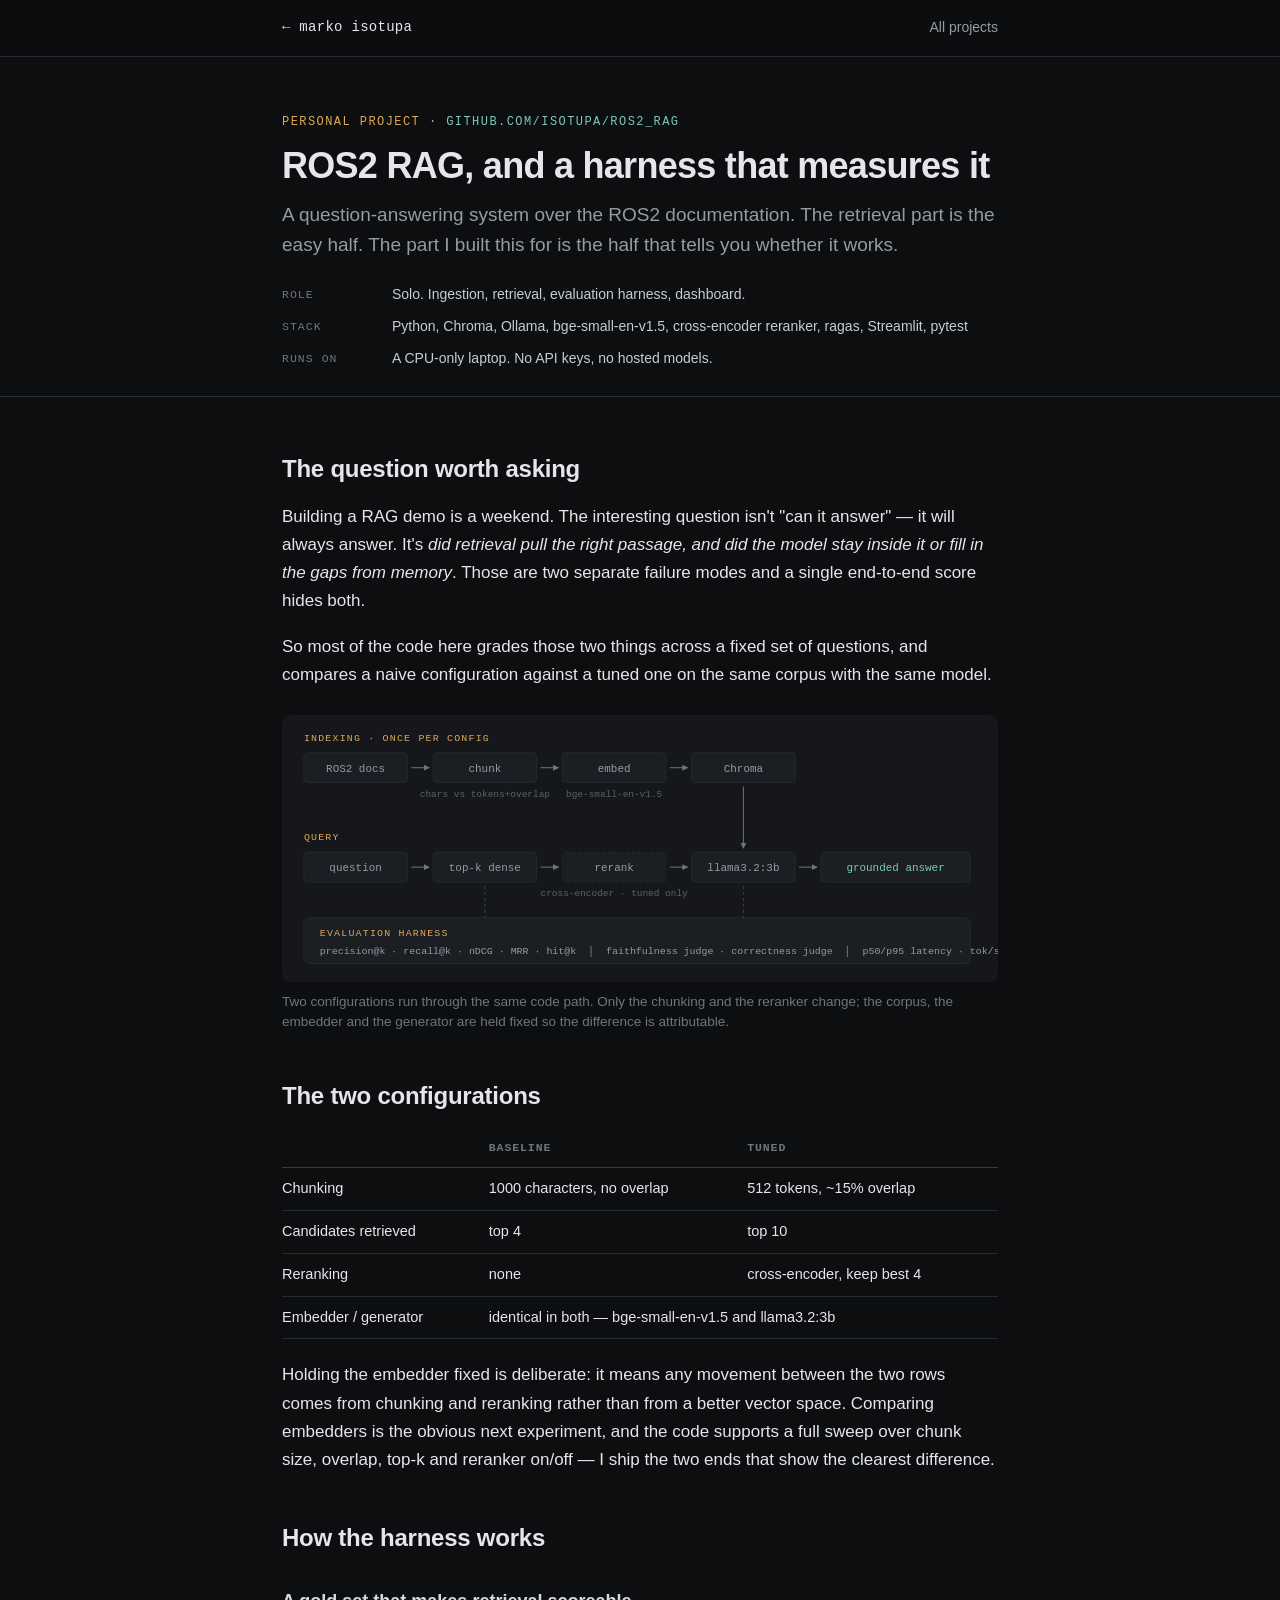
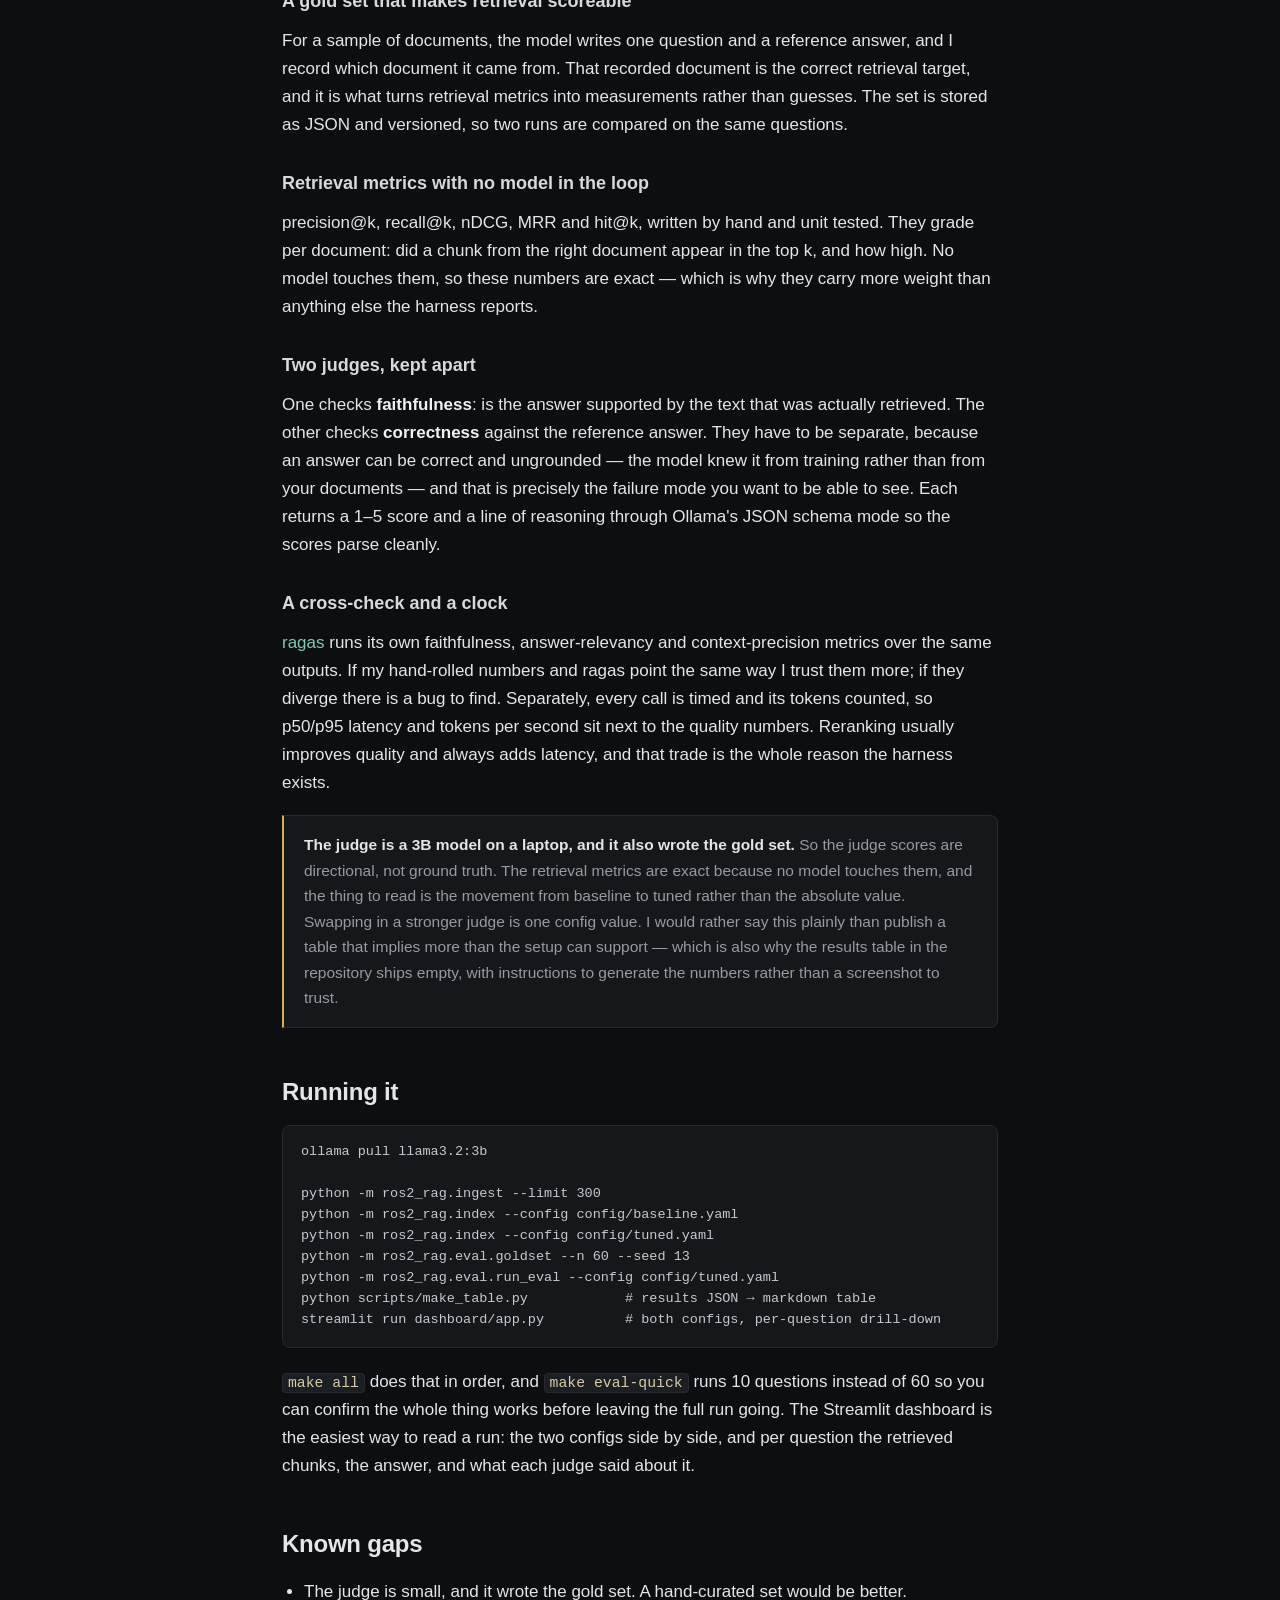
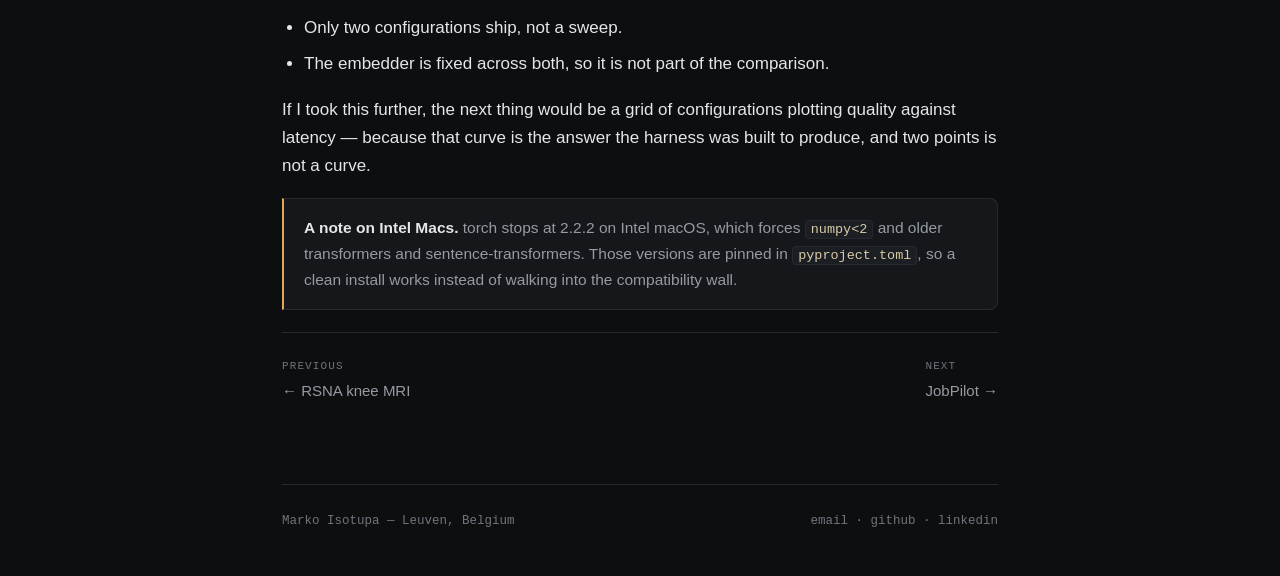
==== projects/ros2-rag.html @ 40bb9f28 "Personal site: profile page and eight project write-ups Plain static HTML, no build step. Figures ar" ====
<!doctype html>
<html lang="en">
<head>
<meta charset="utf-8">
<meta name="viewport" content="width=device-width, initial-scale=1">
<title>ROS2 RAG with an evaluation harness — Marko Isotupa</title>
<meta name="description" content="Local question answering over the ROS2 documentation, built around a harness that measures retrieval quality, faithfulness, correctness and latency.">
<link rel="stylesheet" href="../assets/css/site.css">
<link rel="icon" href="data:image/svg+xml,<svg xmlns='http://www.w3.org/2000/svg' viewBox='0 0 100 100'><text y='.9em' font-size='90'>◈</text></svg>">
</head>
<body>

<nav class="nav">
  <div class="wrap">
    <a class="home" href="../index.html">← marko&nbsp;isotupa</a>
    <div class="links"><a href="../index.html#projects">All projects</a></div>
  </div>
</nav>

<header class="art-head">
  <div class="wrap">
    <div class="kicker">Personal project · <a href="https://github.com/isotupa/ros2_rag">github.com/isotupa/ros2_rag</a></div>
    <h1>ROS2 RAG, and a harness that measures it</h1>
    <p class="standfirst">A question-answering system over the ROS2 documentation. The retrieval
    part is the easy half. The part I built this for is the half that tells you whether it
    works.</p>
    <div class="meta">
      <div><div class="k">Role</div><div class="v">Solo. Ingestion, retrieval, evaluation harness, dashboard.</div></div>
      <div><div class="k">Stack</div><div class="v">Python, Chroma, Ollama, bge-small-en-v1.5, cross-encoder reranker, ragas, Streamlit, pytest</div></div>
      <div><div class="k">Runs on</div><div class="v">A CPU-only laptop. No API keys, no hosted models.</div></div>
    </div>
  </div>
</header>

<article>
<div class="wrap">

<h2>The question worth asking</h2>

<p>Building a RAG demo is a weekend. The interesting question isn't "can it answer" — it will
always answer. It's <em>did retrieval pull the right passage, and did the model stay inside it
or fill in the gaps from memory</em>. Those are two separate failure modes and a single
end-to-end score hides both.</p>

<p>So most of the code here grades those two things across a fixed set of questions, and
compares a naive configuration against a tuned one on the same corpus with the same model.</p>

<figure class="dark">
<svg viewBox="0 0 720 268" role="img" aria-label="Pipeline diagram: ROS2 docs are cleaned, chunked, embedded and stored in Chroma; a question is embedded, retrieved top-k, optionally reranked, and answered by a local LLM; an evaluation harness reads both the retrieval and the generation." xmlns="http://www.w3.org/2000/svg" style="width:100%;height:auto;display:block;background:#15171a;border-radius:8px">
  <defs>
    <marker id="b" viewBox="0 0 10 10" refX="9" refY="5" markerWidth="6" markerHeight="6" orient="auto"><path d="M0 0 10 5 0 10z" fill="#6f757d"/></marker>
  </defs>
  <g font-family="ui-monospace, Menlo, monospace" font-size="11" fill="#969ba3">
    <text x="22" y="26" fill="#e0a955" font-size="10" letter-spacing="1.2">INDEXING · ONCE PER CONFIG</text>
    <g stroke="#262a30" fill="#1b1e22">
      <rect x="22" y="38" width="104" height="30" rx="4"/>
      <rect x="152" y="38" width="104" height="30" rx="4"/>
      <rect x="282" y="38" width="104" height="30" rx="4"/>
      <rect x="412" y="38" width="104" height="30" rx="4"/>
    </g>
    <text x="74" y="57" text-anchor="middle">ROS2 docs</text>
    <text x="204" y="57" text-anchor="middle">chunk</text>
    <text x="334" y="57" text-anchor="middle">embed</text>
    <text x="464" y="57" text-anchor="middle">Chroma</text>
    <text x="204" y="82" text-anchor="middle" font-size="9.5" fill="#5c6167">chars vs tokens+overlap</text>
    <text x="334" y="82" text-anchor="middle" font-size="9.5" fill="#5c6167">bge-small-en-v1.5</text>
    <g stroke="#6f757d" fill="none" marker-end="url(#b)">
      <path d="M130 53 H148"/><path d="M260 53 H278"/><path d="M390 53 H408"/>
    </g>

    <text x="22" y="126" fill="#e0a955" font-size="10" letter-spacing="1.2">QUERY</text>
    <g stroke="#262a30" fill="#1b1e22">
      <rect x="22" y="138" width="104" height="30" rx="4"/>
      <rect x="152" y="138" width="104" height="30" rx="4"/>
      <rect x="282" y="138" width="104" height="30" rx="4" stroke-dasharray="3 3"/>
      <rect x="412" y="138" width="104" height="30" rx="4"/>
      <rect x="542" y="138" width="150" height="30" rx="4"/>
    </g>
    <text x="74" y="157" text-anchor="middle">question</text>
    <text x="204" y="157" text-anchor="middle">top-k dense</text>
    <text x="334" y="157" text-anchor="middle">rerank</text>
    <text x="464" y="157" text-anchor="middle">llama3.2:3b</text>
    <text x="617" y="157" text-anchor="middle" fill="#7ec8b5">grounded answer</text>
    <text x="334" y="182" text-anchor="middle" font-size="9.5" fill="#5c6167">cross-encoder · tuned only</text>
    <g stroke="#6f757d" fill="none" marker-end="url(#b)">
      <path d="M130 153 H148"/><path d="M260 153 H278"/><path d="M390 153 H408"/><path d="M520 153 H538"/>
      <path d="M464 72 V134"/>
    </g>

    <rect x="22" y="204" width="670" height="46" rx="6" fill="#1b1e22" stroke="#262a30"/>
    <text x="38" y="222" fill="#e0a955" font-size="10" letter-spacing="1.2">EVALUATION HARNESS</text>
    <text x="38" y="240" font-size="10">precision@k · recall@k · nDCG · MRR · hit@k &nbsp;│&nbsp; faithfulness judge · correctness judge &nbsp;│&nbsp; p50/p95 latency · tok/s &nbsp;│&nbsp; ragas cross-check</text>
    <g stroke="#3b4149" fill="none" stroke-dasharray="3 3">
      <path d="M204 172 V204"/><path d="M464 172 V204"/>
    </g>
  </g>
</svg>
<figcaption>Two configurations run through the same code path. Only the chunking and the
reranker change; the corpus, the embedder and the generator are held fixed so the difference
is attributable.</figcaption>
</figure>

<h2>The two configurations</h2>

<div class="tw">
<table>
<thead><tr><th></th><th>Baseline</th><th>Tuned</th></tr></thead>
<tbody>
<tr><td>Chunking</td><td>1000 characters, no overlap</td><td>512 tokens, ~15% overlap</td></tr>
<tr><td>Candidates retrieved</td><td>top 4</td><td>top 10</td></tr>
<tr><td>Reranking</td><td>none</td><td>cross-encoder, keep best 4</td></tr>
<tr><td>Embedder / generator</td><td colspan="2">identical in both — bge-small-en-v1.5 and llama3.2:3b</td></tr>
</tbody>
</table>
</div>

<p>Holding the embedder fixed is deliberate: it means any movement between the two rows comes
from chunking and reranking rather than from a better vector space. Comparing embedders is the
obvious next experiment, and the code supports a full sweep over chunk size, overlap, top-k and
reranker on/off — I ship the two ends that show the clearest difference.</p>

<h2>How the harness works</h2>

<h3>A gold set that makes retrieval scoreable</h3>

<p>For a sample of documents, the model writes one question and a reference answer, and I record
which document it came from. That recorded document is the correct retrieval target, and it is
what turns retrieval metrics into measurements rather than guesses. The set is stored as JSON
and versioned, so two runs are compared on the same questions.</p>

<h3>Retrieval metrics with no model in the loop</h3>

<p>precision@k, recall@k, nDCG, MRR and hit@k, written by hand and unit tested. They grade per
document: did a chunk from the right document appear in the top k, and how high. No model
touches them, so these numbers are exact — which is why they carry more weight than anything
else the harness reports.</p>

<h3>Two judges, kept apart</h3>

<p>One checks <strong>faithfulness</strong>: is the answer supported by the text that was
actually retrieved. The other checks <strong>correctness</strong> against the reference answer.
They have to be separate, because an answer can be correct and ungrounded — the model knew it
from training rather than from your documents — and that is precisely the failure mode you want
to be able to see. Each returns a 1–5 score and a line of reasoning through Ollama's JSON schema
mode so the scores parse cleanly.</p>

<h3>A cross-check and a clock</h3>

<p><a href="https://docs.ragas.io">ragas</a> runs its own faithfulness, answer-relevancy and
context-precision metrics over the same outputs. If my hand-rolled numbers and ragas point the
same way I trust them more; if they diverge there is a bug to find. Separately, every call is
timed and its tokens counted, so p50/p95 latency and tokens per second sit next to the quality
numbers. Reranking usually improves quality and always adds latency, and that trade is the
whole reason the harness exists.</p>

<div class="note">
<p><strong>The judge is a 3B model on a laptop, and it also wrote the gold set.</strong> So the
judge scores are directional, not ground truth. The retrieval metrics are exact because no
model touches them, and the thing to read is the movement from baseline to tuned rather than
the absolute value. Swapping in a stronger judge is one config value. I would rather say this
plainly than publish a table that implies more than the setup can support — which is also why
the results table in the repository ships empty, with instructions to generate the numbers
rather than a screenshot to trust.</p>
</div>

<h2>Running it</h2>

<pre><code>ollama pull llama3.2:3b

python -m ros2_rag.ingest --limit 300
python -m ros2_rag.index --config config/baseline.yaml
python -m ros2_rag.index --config config/tuned.yaml
python -m ros2_rag.eval.goldset --n 60 --seed 13
python -m ros2_rag.eval.run_eval --config config/tuned.yaml
python scripts/make_table.py            # results JSON → markdown table
streamlit run dashboard/app.py          # both configs, per-question drill-down</code></pre>

<p><code>make all</code> does that in order, and <code>make eval-quick</code> runs 10 questions
instead of 60 so you can confirm the whole thing works before leaving the full run going. The
Streamlit dashboard is the easiest way to read a run: the two configs side by side, and per
question the retrieved chunks, the answer, and what each judge said about it.</p>

<h2>Known gaps</h2>

<ul>
  <li>The judge is small, and it wrote the gold set. A hand-curated set would be better.</li>
  <li>Only two configurations ship, not a sweep.</li>
  <li>The embedder is fixed across both, so it is not part of the comparison.</li>
</ul>

<p>If I took this further, the next thing would be a grid of configurations plotting quality
against latency — because that curve is the answer the harness was built to produce, and two
points is not a curve.</p>

<div class="note">
<p><strong>A note on Intel Macs.</strong> torch stops at 2.2.2 on Intel macOS, which forces
<code>numpy&lt;2</code> and older transformers and sentence-transformers. Those versions are
pinned in <code>pyproject.toml</code>, so a clean install works instead of walking into the
compatibility wall.</p>
</div>

<div class="pn">
  <a href="rsna-knee.html"><span class="lbl">Previous</span>← RSNA knee MRI</a>
  <a href="jobpilot.html"><span class="lbl">Next</span>JobPilot →</a>
</div>

</div>
</article>

<div class="wrap">
  <footer>
    <span>Marko Isotupa — Leuven, Belgium</span>
    <span><a href="mailto:marko.isotupa01@gmail.com">email</a> · <a href="https://github.com/isotupa">github</a> · <a href="https://linkedin.com/in/isotupa">linkedin</a></span>
  </footer>
</div>

</body>
</html>
---- assets/css/site.css ----
:root {
  --bg: #0d0e10;
  --panel: #15171a;
  --panel-2: #1b1e22;
  --line: #262a30;
  --text: #e4e6e9;
  --muted: #969ba3;
  --dim: #6f757d;
  --accent: #e0a955;
  --accent-2: #7ec8b5;
  --mono: ui-monospace, SFMono-Regular, "SF Mono", Menlo, Consolas, monospace;
  --sans: -apple-system, BlinkMacSystemFont, "Segoe UI", Inter, Roboto, Helvetica, Arial, sans-serif;
  --wrap: 760px;
}

* { box-sizing: border-box; }

html { -webkit-text-size-adjust: 100%; }

body {
  margin: 0;
  background: var(--bg);
  color: var(--text);
  font-family: var(--sans);
  font-size: 17px;
  line-height: 1.65;
  -webkit-font-smoothing: antialiased;
}

a { color: var(--accent-2); text-decoration: none; }
a:hover { text-decoration: underline; }

.wrap { max-width: var(--wrap); margin: 0 auto; padding: 0 22px; }
.wide { max-width: 1000px; }

/* ---------- nav ---------- */
.nav {
  border-bottom: 1px solid var(--line);
  background: rgba(13,14,16,.85);
  backdrop-filter: blur(8px);
  position: sticky; top: 0; z-index: 10;
}
.nav .wrap {
  display: flex; align-items: center; justify-content: space-between;
  height: 56px; gap: 16px;
}
.nav .home {
  font-family: var(--mono); font-size: 14px; color: var(--text);
  letter-spacing: .02em;
}
.nav .home:hover { color: var(--accent); text-decoration: none; }
.nav .links { display: flex; gap: 18px; font-size: 14px; }
.nav .links a { color: var(--muted); }
.nav .links a:hover { color: var(--text); text-decoration: none; }

/* ---------- home hero ---------- */
.hero { padding: 72px 0 44px; }
.hero h1 {
  font-size: 40px; line-height: 1.15; margin: 0 0 6px;
  letter-spacing: -.02em; font-weight: 650;
}
.hero .role {
  font-family: var(--mono); font-size: 14px; color: var(--accent);
  margin: 0 0 22px; letter-spacing: .01em;
}
.hero p { color: #c8ccd1; margin: 0 0 16px; }
.hero p.last { margin-bottom: 26px; }

.contact { display: flex; flex-wrap: wrap; gap: 8px; font-family: var(--mono); font-size: 13px; }
.contact a {
  border: 1px solid var(--line); background: var(--panel);
  padding: 6px 12px; border-radius: 5px; color: var(--muted);
}
.contact a:hover { border-color: var(--accent); color: var(--text); text-decoration: none; }

/* ---------- sections ---------- */
h2.sec {
  font-family: var(--mono); font-size: 12px; font-weight: 600;
  text-transform: uppercase; letter-spacing: .14em; color: var(--dim);
  margin: 0 0 20px; padding-bottom: 10px; border-bottom: 1px solid var(--line);
}
section { padding: 30px 0; }

/* ---------- project cards ---------- */
.cards { display: grid; gap: 14px; }
.card {
  display: block; border: 1px solid var(--line); border-radius: 8px;
  background: var(--panel); padding: 20px 22px; color: inherit;
  transition: border-color .15s, background .15s;
}
.card:hover { border-color: #3b4149; background: var(--panel-2); text-decoration: none; }
.card .kicker {
  font-family: var(--mono); font-size: 11px; letter-spacing: .1em;
  text-transform: uppercase; color: var(--dim); margin-bottom: 7px;
}
.card h3 { margin: 0 0 8px; font-size: 20px; font-weight: 620; letter-spacing: -.01em; }
.card:hover h3 { color: var(--accent); }
.card p { margin: 0 0 12px; color: var(--muted); font-size: 15.5px; line-height: 1.55; }
.tags { display: flex; flex-wrap: wrap; gap: 6px; }
.tags span {
  font-family: var(--mono); font-size: 11.5px; color: var(--dim);
  border: 1px solid var(--line); border-radius: 4px; padding: 2px 7px;
}

/* ---------- lists ---------- */
.rows { border-top: 1px solid var(--line); }
.row {
  display: flex; gap: 20px; padding: 16px 0; border-bottom: 1px solid var(--line);
}
.row .when {
  font-family: var(--mono); font-size: 12.5px; color: var(--dim);
  flex: 0 0 122px; padding-top: 3px;
}
.row .what { flex: 1; }
.row .what strong { font-weight: 600; display: block; }
.row .what .where { color: var(--accent); font-size: 15px; }
.row .what p { margin: 6px 0 0; color: var(--muted); font-size: 15px; }

.skills { display: grid; gap: 12px; }
.skill { display: flex; gap: 16px; align-items: baseline; }
.skill .k {
  font-family: var(--mono); font-size: 12px; color: var(--dim);
  flex: 0 0 122px; text-transform: uppercase; letter-spacing: .08em;
}
.skill .v { flex: 1; color: #c8ccd1; font-size: 15.5px; }

/* ---------- article ---------- */
.art-head { padding: 56px 0 26px; border-bottom: 1px solid var(--line); }
.art-head .kicker {
  font-family: var(--mono); font-size: 12px; letter-spacing: .12em;
  text-transform: uppercase; color: var(--accent); margin-bottom: 12px;
}
.art-head h1 { font-size: 36px; line-height: 1.15; margin: 0 0 14px; letter-spacing: -.02em; font-weight: 650; }
.art-head .standfirst { font-size: 19px; color: var(--muted); margin: 0 0 24px; line-height: 1.55; }
.meta { display: grid; gap: 9px; font-size: 14px; }
.meta div { display: flex; gap: 14px; }
.meta .k {
  font-family: var(--mono); font-size: 11.5px; color: var(--dim);
  text-transform: uppercase; letter-spacing: .09em; flex: 0 0 96px; padding-top: 3px;
}
.meta .v { flex: 1; color: #c8ccd1; }

article { padding: 8px 0 40px; }
article h2 {
  font-size: 24px; margin: 44px 0 14px; letter-spacing: -.01em; font-weight: 620;
}
article h3 { font-size: 18px; margin: 30px 0 10px; font-weight: 620; color: #d6dade; }
article p { margin: 0 0 18px; }
article ul, article ol { margin: 0 0 18px; padding-left: 22px; }
article li { margin-bottom: 8px; }
article strong { color: #f0f2f4; font-weight: 620; }
article code {
  font-family: var(--mono); font-size: .87em; background: var(--panel-2);
  border: 1px solid var(--line); border-radius: 4px; padding: 1px 5px; color: #d8cba8;
}
article pre {
  background: var(--panel); border: 1px solid var(--line); border-radius: 8px;
  padding: 16px 18px; overflow-x: auto; font-family: var(--mono);
  font-size: 13.5px; line-height: 1.55; color: #c6cad0; margin: 0 0 20px;
}
article pre code { background: none; border: 0; padding: 0; color: inherit; font-size: inherit; }

blockquote {
  margin: 0 0 20px; padding: 2px 0 2px 18px;
  border-left: 2px solid var(--line); color: var(--muted); font-size: 16px;
}

/* ---------- figures ---------- */
figure { margin: 26px 0; }
figure img, figure video {
  display: block; width: 100%; height: auto; border-radius: 8px;
  border: 1px solid var(--line); background: #fff;
}
figure.dark img, figure.dark video { background: var(--panel); }
figcaption {
  font-size: 13.5px; color: var(--dim); margin-top: 10px; line-height: 1.5;
}
.bleed { margin-left: calc((var(--wrap) - 100vw) / 2); }
@media (min-width: 940px) {
  figure.bleed { width: 900px; margin-left: calc((900px - var(--wrap)) / -2 + -22px); }
}

/* ---------- tables ---------- */
.tw { overflow-x: auto; margin: 0 0 22px; }
table { border-collapse: collapse; width: 100%; font-size: 14.5px; }
th, td { text-align: left; padding: 9px 14px 9px 0; border-bottom: 1px solid var(--line); }
th {
  font-family: var(--mono); font-size: 11.5px; text-transform: uppercase;
  letter-spacing: .08em; color: var(--dim); font-weight: 600;
  border-bottom-color: #333941;
}
td.num, th.num { text-align: right; font-family: var(--mono); font-size: 13.5px; padding-right: 0; }
tr.hl td { color: var(--accent); }

/* ---------- callout ---------- */
.note {
  border: 1px solid var(--line); border-left: 2px solid var(--accent);
  background: var(--panel); border-radius: 0 8px 8px 0;
  padding: 16px 20px; margin: 0 0 22px; font-size: 15.5px; color: var(--muted);
}
.note strong { color: var(--text); }
.note p:last-child { margin-bottom: 0; }

/* ---------- numbers strip ---------- */
.stats { display: grid; grid-template-columns: repeat(auto-fit, minmax(140px, 1fr)); gap: 1px; background: var(--line); border: 1px solid var(--line); border-radius: 8px; overflow: hidden; margin: 0 0 24px; }
.stats div { background: var(--panel); padding: 16px 18px; }
.stats .n { font-family: var(--mono); font-size: 22px; color: var(--accent); line-height: 1.2; }
.stats .l { font-size: 12.5px; color: var(--dim); margin-top: 5px; line-height: 1.4; }

/* ---------- footer / prevnext ---------- */
.pn { display: flex; justify-content: space-between; gap: 20px; border-top: 1px solid var(--line); padding: 24px 0 0; font-size: 15px; }
.pn a { color: var(--muted); }
.pn a:hover { color: var(--accent); text-decoration: none; }
.pn .lbl { display: block; font-family: var(--mono); font-size: 11px; text-transform: uppercase; letter-spacing: .1em; color: var(--dim); margin-bottom: 4px; }

footer {
  border-top: 1px solid var(--line); margin-top: 40px; padding: 26px 0 46px;
  font-family: var(--mono); font-size: 12.5px; color: var(--dim);
  display: flex; justify-content: space-between; gap: 16px; flex-wrap: wrap;
}
footer a { color: var(--dim); }
footer a:hover { color: var(--muted); }

@media (max-width: 620px) {
  body { font-size: 16px; }
  .hero { padding: 48px 0 34px; }
  .hero h1 { font-size: 31px; }
  .art-head h1 { font-size: 28px; }
  .art-head .standfirst { font-size: 17px; }
  .row { flex-direction: column; gap: 4px; }
  .row .when { flex: none; }
  .skill { flex-direction: column; gap: 2px; }
  .skill .k { flex: none; }
  .meta div { flex-direction: column; gap: 2px; }
  .meta .k { flex: none; }
}
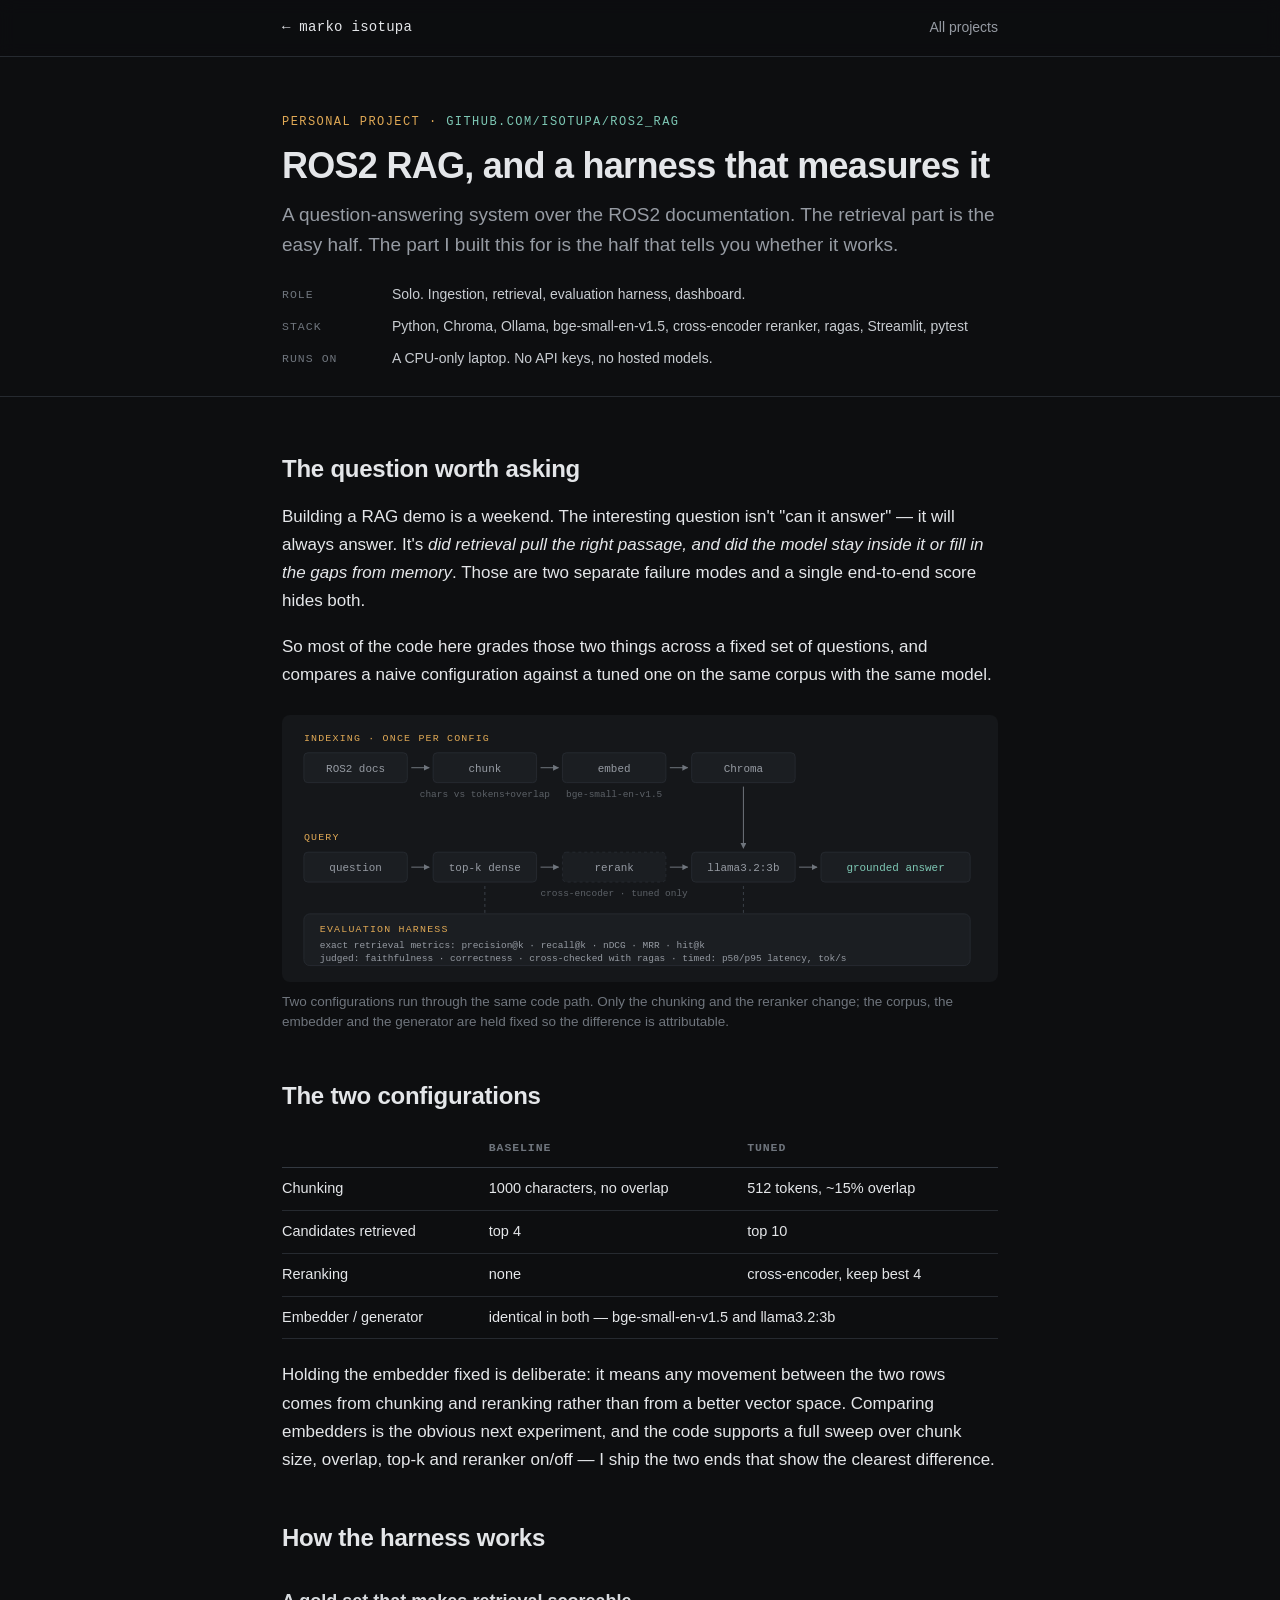
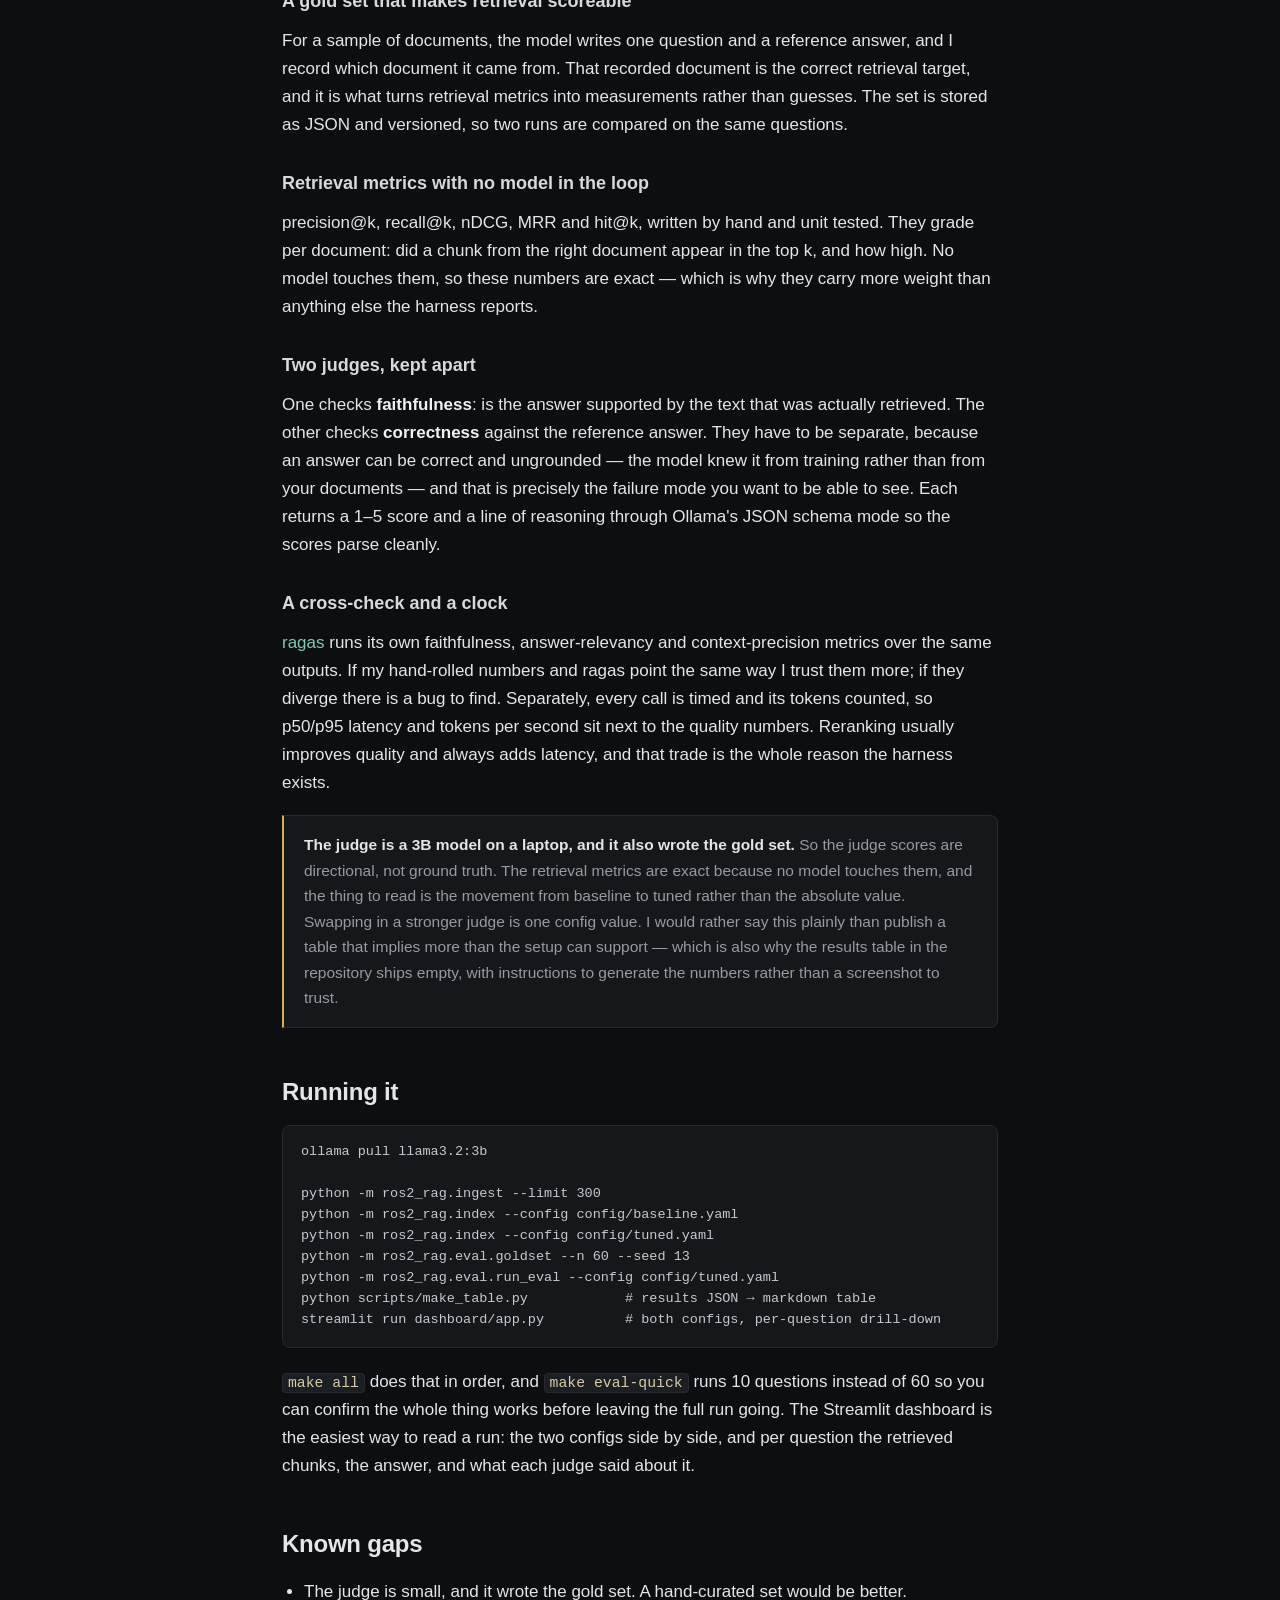
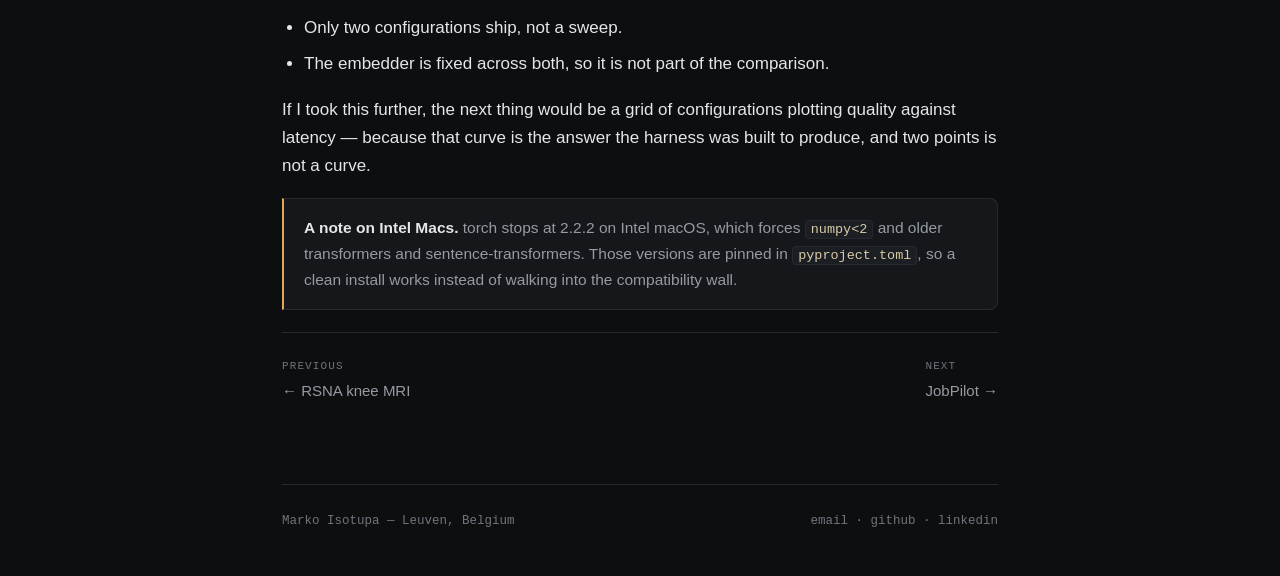
==== commit 10465c7a: "Split the harness label in the RAG diagram so it fits its box Co-Authored-By: Claude Opus 5 <noreply" ====
--- a/projects/ros2-rag.html
+++ b/projects/ros2-rag.html
@@ -87,11 +87,12 @@
       <path d="M464 72 V134"/>
     </g>
 
-    <rect x="22" y="204" width="670" height="46" rx="6" fill="#1b1e22" stroke="#262a30"/>
-    <text x="38" y="222" fill="#e0a955" font-size="10" letter-spacing="1.2">EVALUATION HARNESS</text>
-    <text x="38" y="240" font-size="10">precision@k · recall@k · nDCG · MRR · hit@k &nbsp;│&nbsp; faithfulness judge · correctness judge &nbsp;│&nbsp; p50/p95 latency · tok/s &nbsp;│&nbsp; ragas cross-check</text>
+    <rect x="22" y="200" width="670" height="52" rx="6" fill="#1b1e22" stroke="#262a30"/>
+    <text x="38" y="218" fill="#e0a955" font-size="10" letter-spacing="1.2">EVALUATION HARNESS</text>
+    <text x="38" y="234" font-size="9.5">exact retrieval metrics: precision@k · recall@k · nDCG · MRR · hit@k</text>
+    <text x="38" y="247" font-size="9.5">judged: faithfulness · correctness &#183; cross-checked with ragas &#183; timed: p50/p95 latency, tok/s</text>
     <g stroke="#3b4149" fill="none" stroke-dasharray="3 3">
-      <path d="M204 172 V204"/><path d="M464 172 V204"/>
+      <path d="M204 172 V200"/><path d="M464 172 V200"/>
     </g>
   </g>
 </svg>
